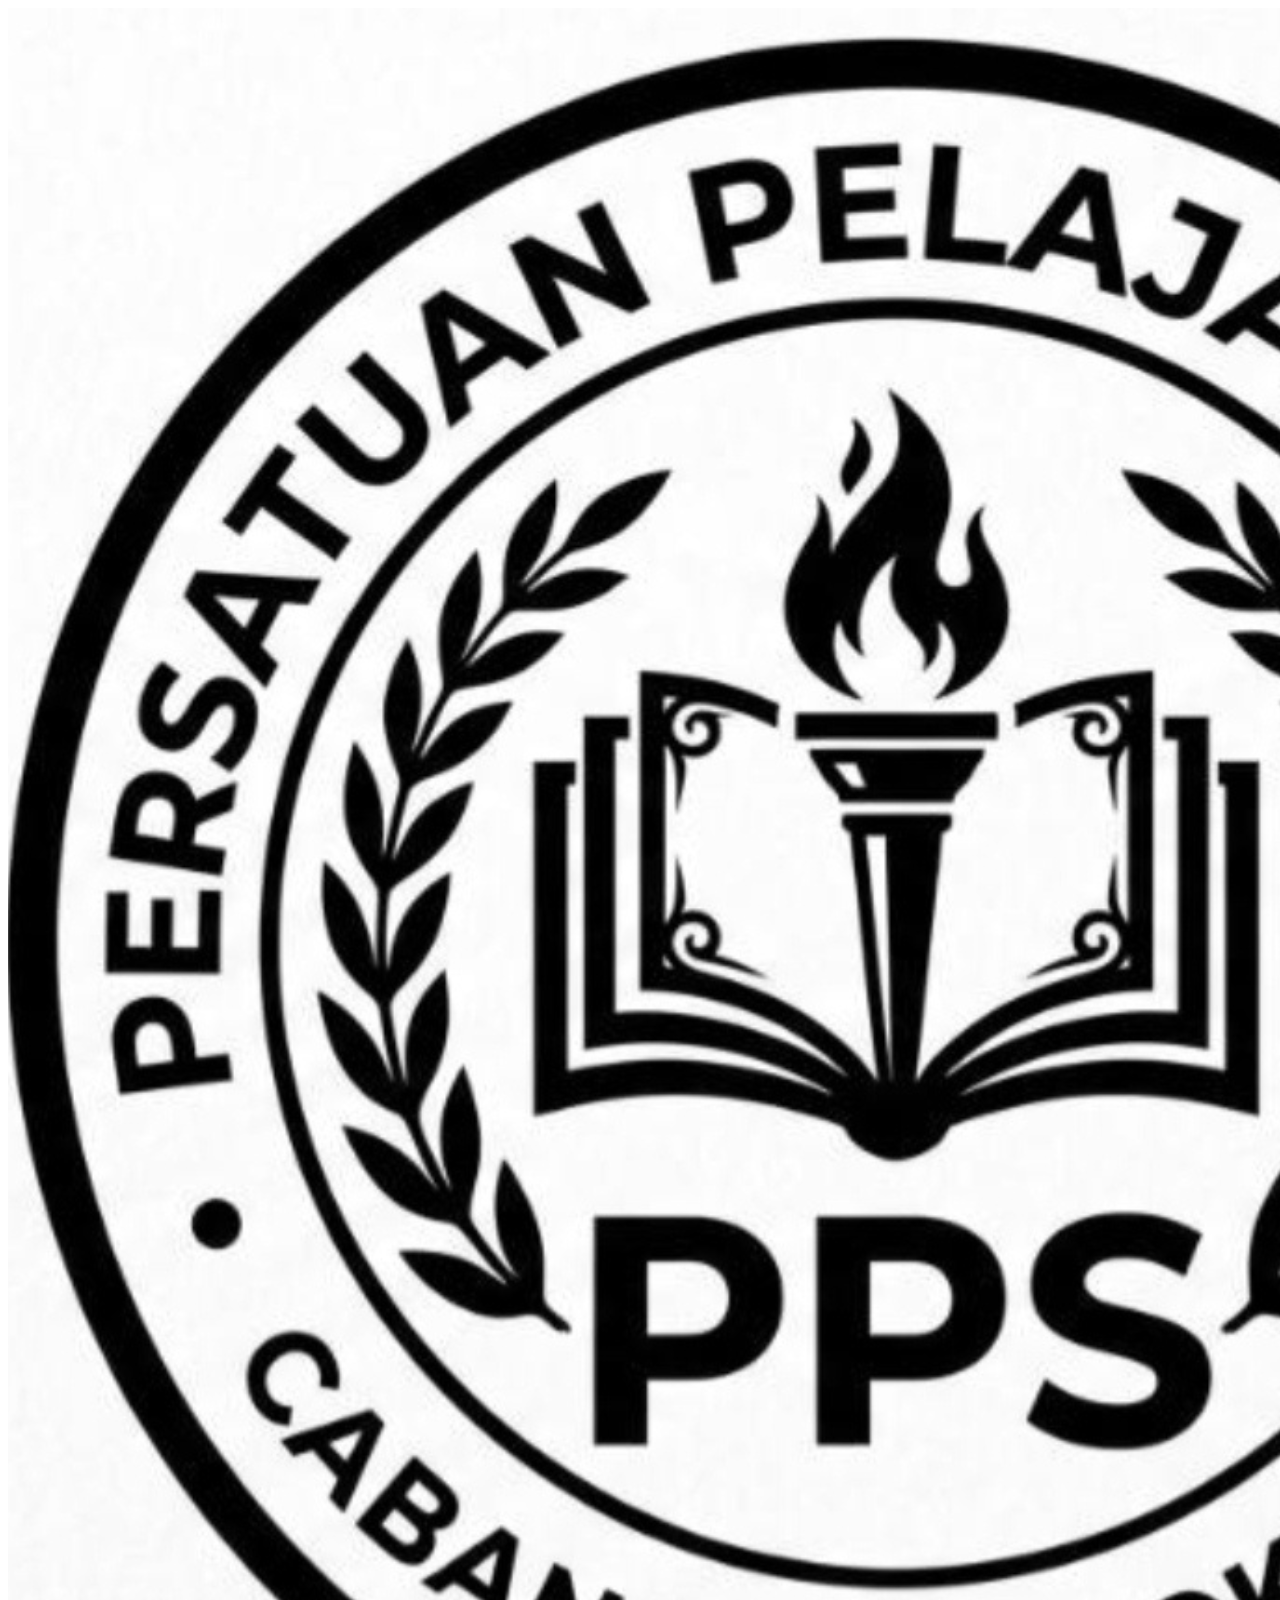
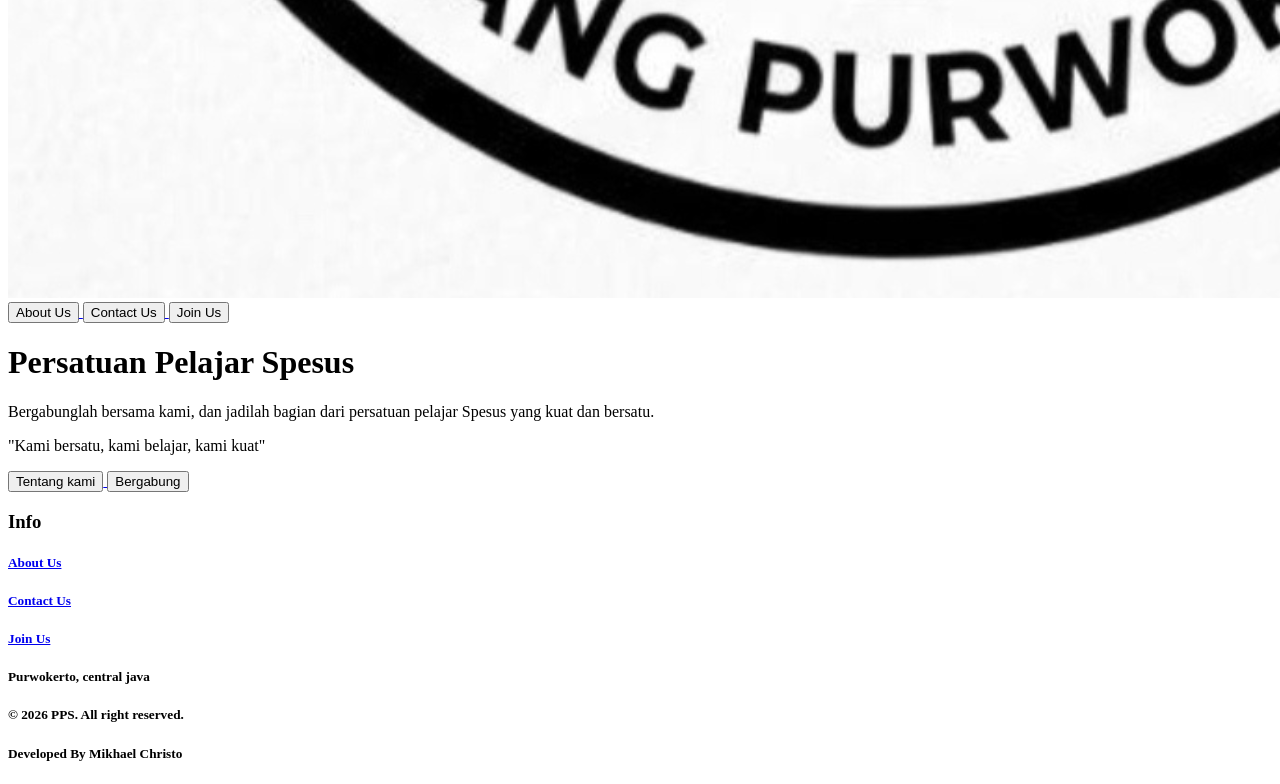
==== index.html @ 18e81e4a "first commit" ====
<!DOCTYPE html>
<html lang="en">
    <head>
        <title>PPS | Home</title>
        <meta charset="UTF-8">
        <link rel="stylesheet" href="assets/css/style.css">
        <script src="assets/js/script.js" defer></script>
    </head>
    <body>
        <header>
            <div class="navbar">
                <img src="assets/logo/PERSAUTAN.png">
                <a href="about/">
                    <button>About Us</button>
                </a>
                <a href="contact/">
                    <button>Contact Us</button>
                </a>
                <a href="join/">
                    <button>Join Us</button>
                </a>
            </div>
        </header>
        <main>
            <div class="opening_teks">
                <h1>Persatuan Pelajar Spesus</h1>
                <p>Bergabunglah bersama kami, dan jadilah bagian dari persatuan pelajar Spesus yang kuat dan bersatu.</p>
                <p>"Kami bersatu, kami belajar, kami kuat"</p>
                <a href="about/">
                    <button>Tentang kami</button>
                </a>
                <a href="join/">
                    <button>Bergabung</button>
                </a>
            </div>
        </main>
        <footer>
            <h3>Info</h3>
            <a href="about/">
                <h5>About Us</h5>
            </a>
            <a href="contact/">
                <h5>Contact Us</h5>
            </a>
            <a href="join/">
                <h5>Join Us</h5>
            </a>
            <h5>Purwokerto, central java</h5>
            <h5>© 2026 PPS. All right reserved.</h5>
            <h5>Developed By Mikhael Christo</h5>
        </footer>
    </body>
</html>
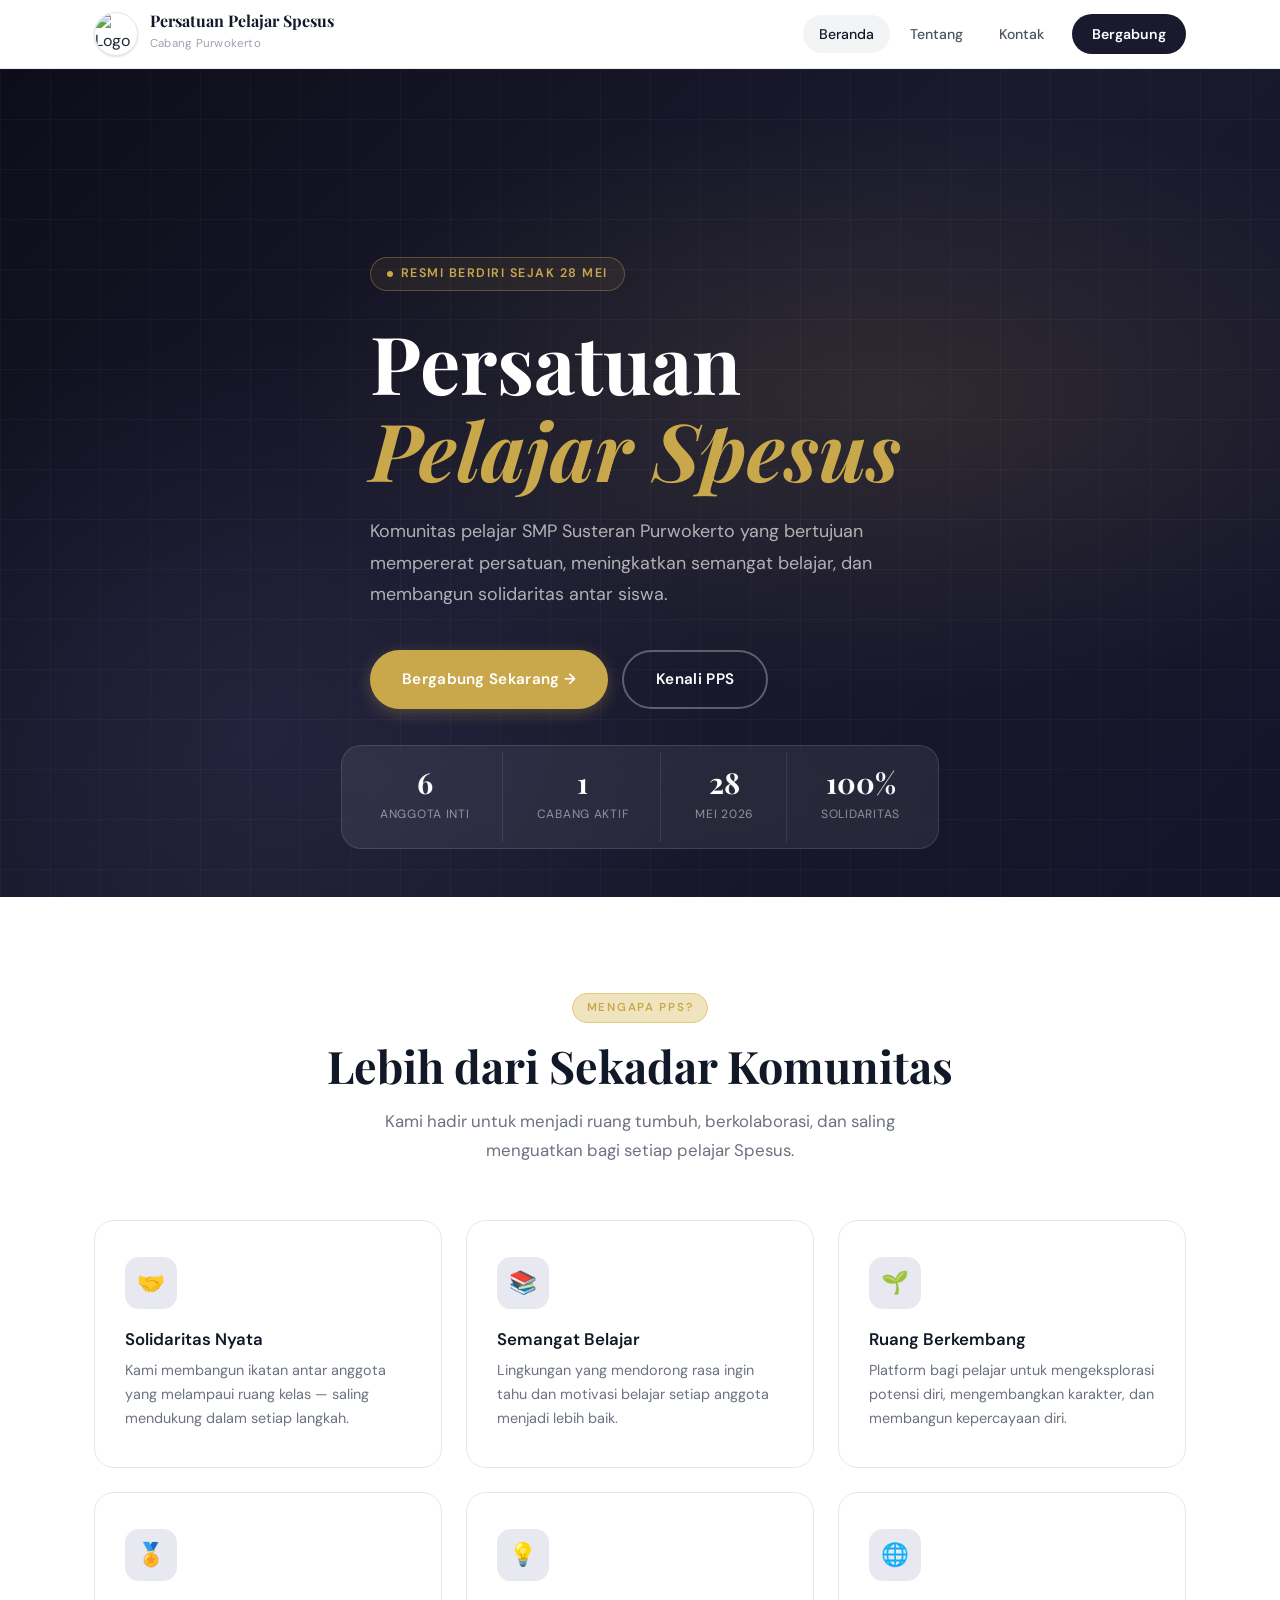
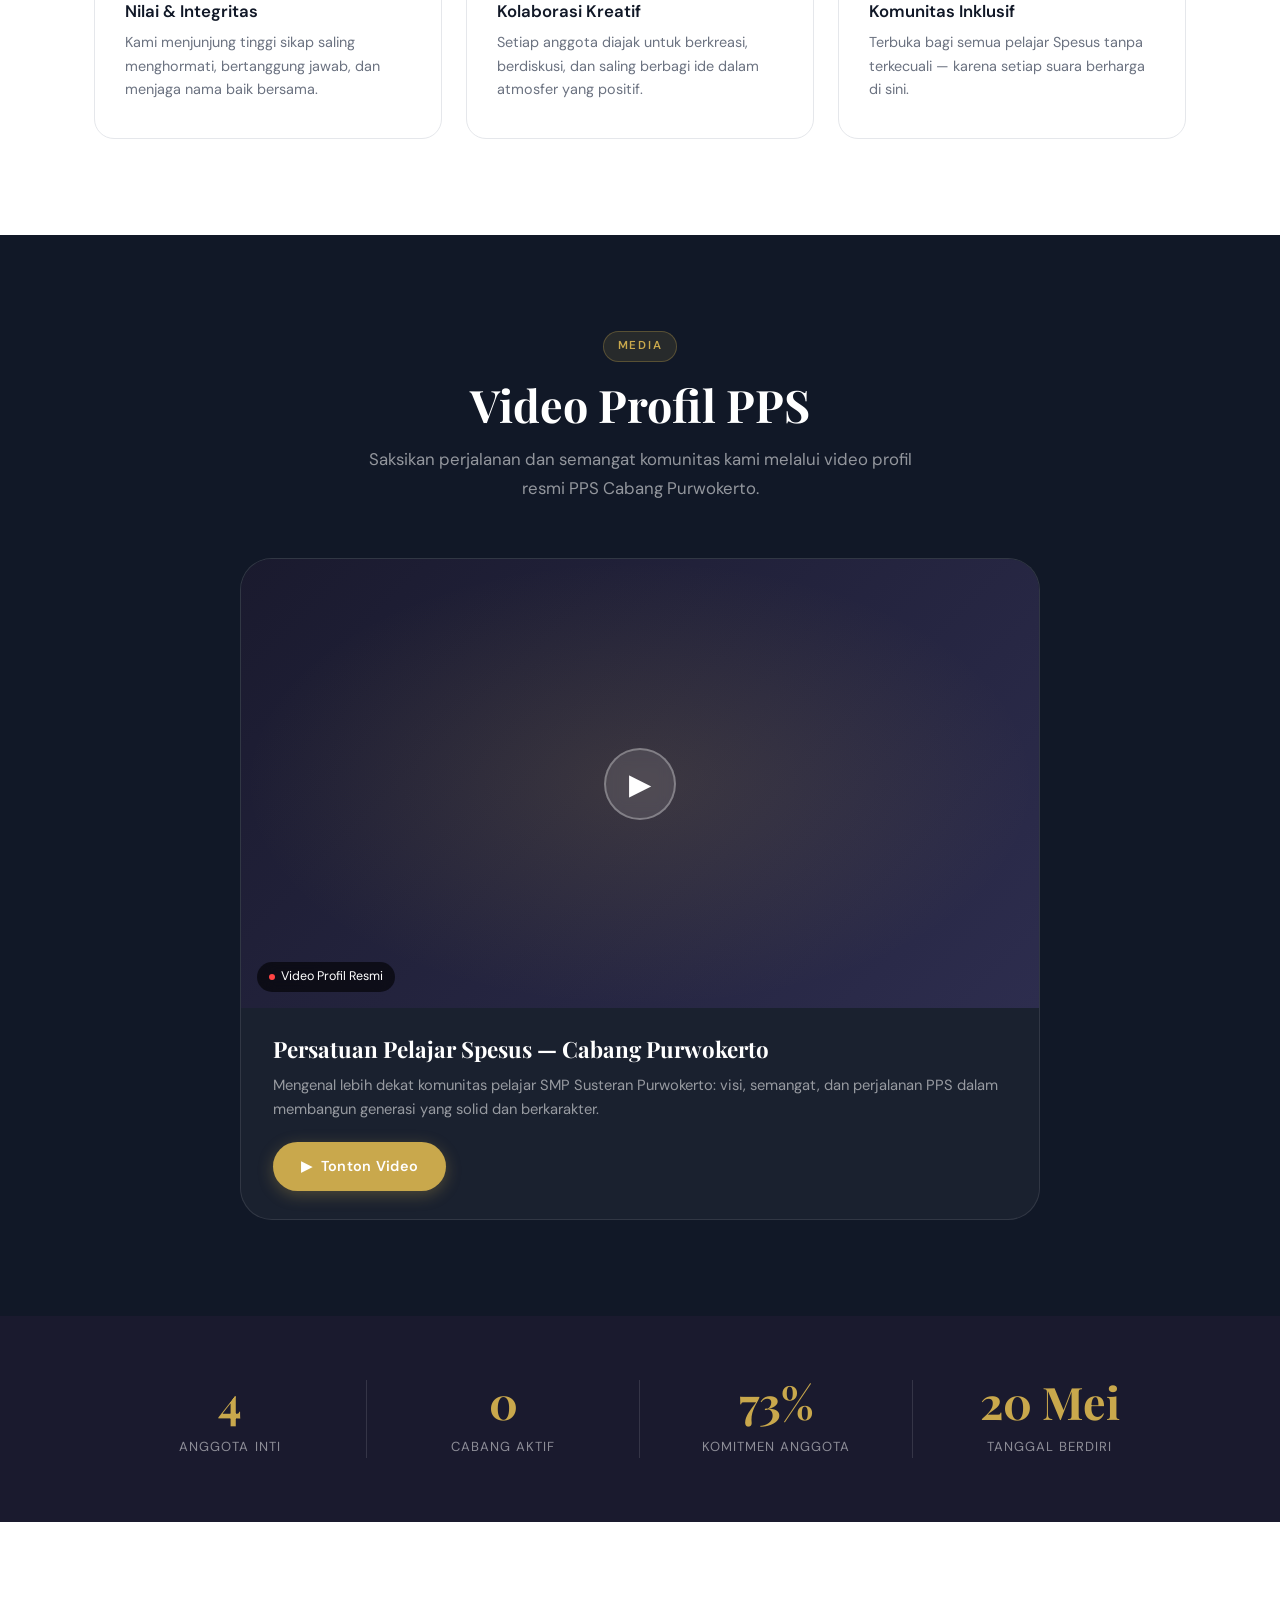
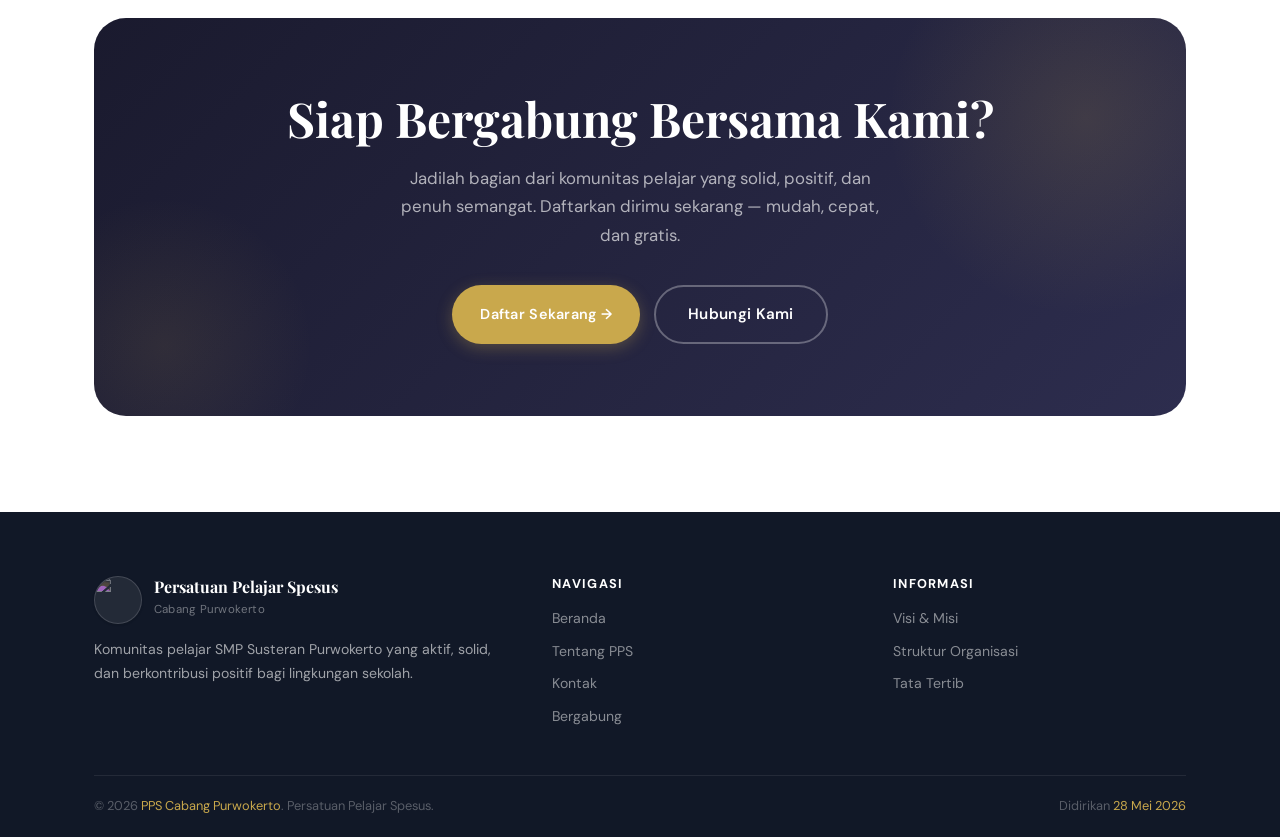
==== commit d39df067: "first commit" ====
--- a/index.html
+++ b/index.html
@@ -1,53 +1,246 @@
 <!DOCTYPE html>
-<html lang="en">
-    <head>
-        <title>PPS | Home</title>
-        <meta charset="UTF-8">
-        <link rel="stylesheet" href="assets/css/style.css">
-        <script src="assets/js/script.js" defer></script>
-    </head>
-    <body>
-        <header>
-            <div class="navbar">
-                <img src="assets/logo/PERSAUTAN.png">
-                <a href="about/">
-                    <button>About Us</button>
-                </a>
-                <a href="contact/">
-                    <button>Contact Us</button>
-                </a>
-                <a href="join/">
-                    <button>Join Us</button>
-                </a>
+<html lang="id">
+<head>
+  <meta charset="UTF-8" />
+  <meta name="viewport" content="width=device-width, initial-scale=1.0" />
+  <meta name="description" content="PPS (Persatuan Pelajar Spesus) Cabang Purwokerto — Komunitas pelajar SMP Susteran yang aktif, solid, dan berkontribusi positif." />
+  <title>PPS — Persatuan Pelajar Spesus</title>
+  <link rel="stylesheet" href="assets/css/style.css" />
+</head>
+<body>
+
+  <!-- ══════════════════ NAVBAR ══════════════════ -->
+  <header class="navbar" id="navbar">
+    <div class="container">
+      <nav class="navbar-inner">
+        <a href="index.html" class="navbar-brand">
+          <div class="brand-logo-img">
+            <img src="assets/logo/abcds.png" alt="Logo PPS" class="logo-emblem" />
+          </div>
+          <div class="brand-text">
+            <strong>Persatuan Pelajar Spesus</strong>
+            <span>Cabang Purwokerto</span>
+          </div>
+        </a>
+
+        <div class="navbar-links">
+          <a href="index.html" class="nav-link active">Beranda</a>
+          <a href="about/index.html" class="nav-link">Tentang</a>
+          <a href="contact/index.html" class="nav-link">Kontak</a>
+          <a href="join/index.html" class="nav-cta">Bergabung</a>
+        </div>
+
+        <button class="hamburger" aria-label="Menu">
+          <span></span><span></span><span></span>
+        </button>
+      </nav>
+    </div>
+    <div class="mobile-nav">
+      <a href="index.html" class="nav-link">Beranda</a>
+      <a href="about/index.html" class="nav-link">Tentang</a>
+      <a href="contact/index.html" class="nav-link">Kontak</a>
+      <a href="join/index.html" class="nav-cta">Bergabung</a>
+    </div>
+  </header>
+
+  <!-- ══════════════════ HERO ══════════════════ -->
+  <section class="hero">
+    <div class="hero-bg"></div>
+    <div class="hero-grid"></div>
+    <div class="hero-logo-watermark">
+      <img src="assets/logo/abcds.png" alt="" aria-hidden="true" class="logo-hero-watermark" />
+    </div>
+    <div class="container">
+      <div class="hero-content">
+        <div class="hero-tag">Resmi Berdiri Sejak 28 Mei</div>
+        <h1>Persatuan<br /><em>Pelajar Spesus</em></h1>
+        <p class="hero-desc">
+          Komunitas pelajar SMP Susteran Purwokerto yang bertujuan mempererat persatuan,
+          meningkatkan semangat belajar, dan membangun solidaritas antar siswa.
+        </p>
+        <div class="hero-actions">
+          <a href="join/index.html" class="btn btn-gold btn-hero">Bergabung Sekarang →</a>
+          <a href="about/index.html" class="btn btn-hero-outline">Kenali PPS</a>
+        </div>
+      </div>
+    </div>
+    <div class="hero-stats">
+      <div class="hero-stat">
+        <span class="hero-stat-num">6</span>
+        <span class="hero-stat-label">Anggota Inti</span>
+      </div>
+      <div class="hero-stat">
+        <span class="hero-stat-num">1</span>
+        <span class="hero-stat-label">Cabang Aktif</span>
+      </div>
+      <div class="hero-stat">
+        <span class="hero-stat-num">28</span>
+        <span class="hero-stat-label">Mei 2026</span>
+      </div>
+      <div class="hero-stat">
+        <span class="hero-stat-num">100%</span>
+        <span class="hero-stat-label">Solidaritas</span>
+      </div>
+    </div>
+  </section>
+
+  <!-- ══════════════════ FEATURES ══════════════════ -->
+  <section class="section">
+    <div class="container">
+      <div class="section-header">
+        <span class="section-tag fade-in">Mengapa PPS?</span>
+        <h2 class="section-title fade-in fade-in-delay-1">Lebih dari Sekadar Komunitas</h2>
+        <p class="section-subtitle fade-in fade-in-delay-2">
+          Kami hadir untuk menjadi ruang tumbuh, berkolaborasi, dan saling menguatkan
+          bagi setiap pelajar Spesus.
+        </p>
+      </div>
+
+      <div class="features-grid">
+        <div class="feature-card fade-in">
+          <div class="feature-icon">🤝</div>
+          <h3>Solidaritas Nyata</h3>
+          <p>Kami membangun ikatan antar anggota yang melampaui ruang kelas — saling mendukung dalam setiap langkah.</p>
+        </div>
+        <div class="feature-card fade-in fade-in-delay-1">
+          <div class="feature-icon">📚</div>
+          <h3>Semangat Belajar</h3>
+          <p>Lingkungan yang mendorong rasa ingin tahu dan motivasi belajar setiap anggota menjadi lebih baik.</p>
+        </div>
+        <div class="feature-card fade-in fade-in-delay-2">
+          <div class="feature-icon">🌱</div>
+          <h3>Ruang Berkembang</h3>
+          <p>Platform bagi pelajar untuk mengeksplorasi potensi diri, mengembangkan karakter, dan membangun kepercayaan diri.</p>
+        </div>
+        <div class="feature-card fade-in fade-in-delay-1">
+          <div class="feature-icon">🏅</div>
+          <h3>Nilai & Integritas</h3>
+          <p>Kami menjunjung tinggi sikap saling menghormati, bertanggung jawab, dan menjaga nama baik bersama.</p>
+        </div>
+        <div class="feature-card fade-in fade-in-delay-2">
+          <div class="feature-icon">💡</div>
+          <h3>Kolaborasi Kreatif</h3>
+          <p>Setiap anggota diajak untuk berkreasi, berdiskusi, dan saling berbagi ide dalam atmosfer yang positif.</p>
+        </div>
+        <div class="feature-card fade-in fade-in-delay-3">
+          <div class="feature-icon">🌐</div>
+          <h3>Komunitas Inklusif</h3>
+          <p>Terbuka bagi semua pelajar Spesus tanpa terkecuali — karena setiap suara berharga di sini.</p>
+        </div>
+      </div>
+    </div>
+  </section>
+
+  <!-- ══════════════════ VIDEO PROFIL ══════════════════ -->
+  <section class="video-section">
+    <div class="container">
+      <div class="section-header">
+        <span class="section-tag fade-in">Media</span>
+        <h2 class="section-title fade-in fade-in-delay-1">Video Profil PPS</h2>
+        <p class="section-subtitle fade-in fade-in-delay-2">
+          Saksikan perjalanan dan semangat komunitas kami melalui video profil resmi PPS Cabang Purwokerto.
+        </p>
+      </div>
+
+      <div class="video-card fade-in fade-in-delay-1">
+        <div class="video-thumbnail">
+          <a href="#" class="play-btn" aria-label="Tonton Video">▶</a>
+          <div class="video-label">Video Profil Resmi</div>
+        </div>
+        <div class="video-info">
+          <h3>Persatuan Pelajar Spesus — Cabang Purwokerto</h3>
+          <p>
+            Mengenal lebih dekat komunitas pelajar SMP Susteran Purwokerto: visi, semangat,
+            dan perjalanan PPS dalam membangun generasi yang solid dan berkarakter.
+          </p>
+          <a href="assets/video/videoprofil.mp4" class="btn btn-gold">▶ &nbsp;Tonton Video</a>
+        </div>
+      </div>
+    </div>
+  </section>
+
+  <!-- ══════════════════ STATS ══════════════════ -->
+  <div class="stats-bar">
+    <div class="container">
+      <div class="stats-grid">
+        <div class="stat-item fade-in">
+          <span class="stat-number"><span class="count-up" data-target="6" data-suffix="">0</span></span>
+          <span class="stat-label">Anggota Inti</span>
+        </div>
+        <div class="stat-item fade-in fade-in-delay-1">
+          <span class="stat-number"><span class="count-up" data-target="1" data-suffix="">0</span></span>
+          <span class="stat-label">Cabang Aktif</span>
+        </div>
+        <div class="stat-item fade-in fade-in-delay-2">
+          <span class="stat-number"><span class="count-up" data-target="100" data-suffix="%">0%</span></span>
+          <span class="stat-label">Komitmen Anggota</span>
+        </div>
+        <div class="stat-item fade-in fade-in-delay-3">
+          <span class="stat-number"><span class="count-up" data-target="28" data-suffix="">0</span> <span style="color:var(--gold)">Mei</span></span>
+          <span class="stat-label">Tanggal Berdiri</span>
+        </div>
+      </div>
+    </div>
+  </div>
+
+  <!-- ══════════════════ CTA ══════════════════ -->
+  <section class="cta-section">
+    <div class="container">
+      <div class="cta-box fade-in">
+        <h2>Siap Bergabung Bersama Kami?</h2>
+        <p>
+          Jadilah bagian dari komunitas pelajar yang solid, positif, dan penuh semangat.
+          Daftarkan dirimu sekarang — mudah, cepat, dan gratis.
+        </p>
+        <div class="cta-actions">
+          <a href="join/index.html" class="btn btn-gold">Daftar Sekarang →</a>
+          <a href="contact/index.html" class="btn btn-hero-outline">Hubungi Kami</a>
+        </div>
+      </div>
+    </div>
+  </section>
+
+  <!-- ══════════════════ FOOTER ══════════════════ -->
+  <footer class="footer">
+    <div class="container">
+      <div class="footer-grid">
+        <div class="footer-brand">
+          <a href="index.html" class="navbar-brand">
+            <div class="brand-logo-img brand-logo-img--footer">
+              <img src="assets/logo/abcds.png" alt="Logo PPS" class="logo-emblem logo-emblem--footer" />
             </div>
-        </header>
-        <main>
-            <div class="opening_teks">
-                <h1>Persatuan Pelajar Spesus</h1>
-                <p>Bergabunglah bersama kami, dan jadilah bagian dari persatuan pelajar Spesus yang kuat dan bersatu.</p>
-                <p>"Kami bersatu, kami belajar, kami kuat"</p>
-                <a href="about/">
-                    <button>Tentang kami</button>
-                </a>
-                <a href="join/">
-                    <button>Bergabung</button>
-                </a>
+            <div class="brand-text">
+              <strong>Persatuan Pelajar Spesus</strong>
+              <span>Cabang Purwokerto</span>
             </div>
-        </main>
-        <footer>
-            <h3>Info</h3>
-            <a href="about/">
-                <h5>About Us</h5>
-            </a>
-            <a href="contact/">
-                <h5>Contact Us</h5>
-            </a>
-            <a href="join/">
-                <h5>Join Us</h5>
-            </a>
-            <h5>Purwokerto, central java</h5>
-            <h5>© 2026 PPS. All right reserved.</h5>
-            <h5>Developed By Mikhael Christo</h5>
-        </footer>
-    </body>
+          </a>
+          <p>Komunitas pelajar SMP Susteran Purwokerto yang aktif, solid, dan berkontribusi positif bagi lingkungan sekolah.</p>
+        </div>
+        <div class="footer-col">
+          <h4>Navigasi</h4>
+          <div class="footer-links">
+            <a href="index.html">Beranda</a>
+            <a href="about/index.html">Tentang PPS</a>
+            <a href="contact/index.html">Kontak</a>
+            <a href="join/index.html">Bergabung</a>
+          </div>
+        </div>
+        <div class="footer-col">
+          <h4>Informasi</h4>
+          <div class="footer-links">
+            <a href="about/index.html#visi-misi">Visi & Misi</a>
+            <a href="about/index.html#struktur">Struktur Organisasi</a>
+            <a href="about/index.html#rules">Tata Tertib</a>
+          </div>
+        </div>
+      </div>
+      <div class="footer-bottom">
+        <p>© 2026 <span>PPS Cabang Purwokerto</span>. Persatuan Pelajar Spesus.</p>
+        <p>Didirikan <span>28 Mei 2026</span></p>
+      </div>
+    </div>
+  </footer>
+
+  <script src="assets/js/script.js"></script>
+</body>
 </html>
--- a/assets/css/style.css
+++ b/assets/css/style.css
@@ -0,0 +1,1617 @@
+/* ===================================================
+   PPS — Persatuan Pelajar Spesus
+   Style Sheet — Modern Professional Design
+   =================================================== */
+
+@import url('https://fonts.googleapis.com/css2?family=Playfair+Display:wght@600;700&family=DM+Sans:wght@300;400;500;600&display=swap');
+
+/* ─── CSS Variables ─── */
+:root {
+  --white: #ffffff;
+  --gray-50: #f9fafb;
+  --gray-100: #f3f4f6;
+  --gray-200: #e5e7eb;
+  --gray-300: #d1d5db;
+  --gray-400: #9ca3af;
+  --gray-500: #6b7280;
+  --gray-600: #4b5563;
+  --gray-700: #374151;
+  --gray-800: #1f2937;
+  --gray-900: #111827;
+  --accent: #1a1a2e;
+  --accent-mid: #2d2d4e;
+  --accent-light: #e8e8f0;
+  --gold: #c9a84c;
+  --gold-light: #f0e4be;
+
+  --font-display: 'Playfair Display', Georgia, serif;
+  --font-body: 'DM Sans', sans-serif;
+
+  --shadow-sm: 0 1px 3px rgba(0,0,0,0.08), 0 1px 2px rgba(0,0,0,0.06);
+  --shadow-md: 0 4px 16px rgba(0,0,0,0.10), 0 2px 6px rgba(0,0,0,0.06);
+  --shadow-lg: 0 10px 40px rgba(0,0,0,0.12), 0 4px 12px rgba(0,0,0,0.08);
+  --shadow-xl: 0 20px 60px rgba(0,0,0,0.15);
+
+  --radius-sm: 8px;
+  --radius-md: 14px;
+  --radius-lg: 20px;
+  --radius-xl: 32px;
+
+  --transition: all 0.3s cubic-bezier(0.4, 0, 0.2, 1);
+  --transition-slow: all 0.6s cubic-bezier(0.4, 0, 0.2, 1);
+}
+
+/* ─── Reset & Base ─── */
+*, *::before, *::after { box-sizing: border-box; margin: 0; padding: 0; }
+
+html { scroll-behavior: smooth; font-size: 16px; }
+
+body {
+  font-family: var(--font-body);
+  color: var(--gray-800);
+  background: var(--white);
+  line-height: 1.6;
+  -webkit-font-smoothing: antialiased;
+}
+
+img { max-width: 100%; display: block; }
+a { text-decoration: none; color: inherit; }
+ul { list-style: none; }
+button { cursor: pointer; border: none; background: none; font-family: inherit; }
+
+/* ─── Typography ─── */
+h1, h2, h3, h4 { font-family: var(--font-display); line-height: 1.2; }
+
+/* ─── Utility ─── */
+.container {
+  max-width: 1140px;
+  margin: 0 auto;
+  padding: 0 24px;
+}
+
+.section-tag {
+  display: inline-block;
+  font-size: 0.72rem;
+  font-weight: 600;
+  letter-spacing: 0.15em;
+  text-transform: uppercase;
+  color: var(--gold);
+  background: var(--gold-light);
+  border: 1px solid #e0c97a;
+  padding: 5px 14px;
+  border-radius: 100px;
+  margin-bottom: 16px;
+}
+
+.section-title {
+  font-size: clamp(1.9rem, 4vw, 2.8rem);
+  color: var(--gray-900);
+  margin-bottom: 14px;
+}
+
+.section-subtitle {
+  font-size: 1.05rem;
+  color: var(--gray-500);
+  max-width: 560px;
+  line-height: 1.7;
+}
+
+.section-header { text-align: center; margin-bottom: 56px; }
+.section-header .section-subtitle { margin: 0 auto; }
+
+.btn {
+  display: inline-flex;
+  align-items: center;
+  gap: 8px;
+  padding: 13px 28px;
+  border-radius: 100px;
+  font-size: 0.9rem;
+  font-weight: 600;
+  letter-spacing: 0.02em;
+  transition: var(--transition);
+  cursor: pointer;
+}
+
+.btn-primary {
+  background: var(--accent);
+  color: var(--white);
+  box-shadow: 0 4px 16px rgba(26,26,46,0.25);
+}
+.btn-primary:hover {
+  background: var(--accent-mid);
+  transform: translateY(-2px);
+  box-shadow: 0 8px 24px rgba(26,26,46,0.3);
+}
+
+.btn-outline {
+  background: transparent;
+  color: var(--accent);
+  border: 2px solid var(--accent);
+}
+.btn-outline:hover {
+  background: var(--accent);
+  color: var(--white);
+  transform: translateY(-2px);
+}
+
+.btn-gold {
+  background: var(--gold);
+  color: var(--white);
+  box-shadow: 0 4px 16px rgba(201,168,76,0.3);
+}
+.btn-gold:hover {
+  background: #b8952f;
+  transform: translateY(-2px);
+  box-shadow: 0 8px 24px rgba(201,168,76,0.4);
+}
+
+.btn-wa {
+  background: #25D366;
+  color: var(--white);
+  box-shadow: 0 4px 16px rgba(37,211,102,0.25);
+}
+.btn-wa:hover {
+  background: #1ebe5a;
+  transform: translateY(-2px);
+  box-shadow: 0 8px 24px rgba(37,211,102,0.35);
+}
+
+/* ─── Fade-in Animation ─── */
+.fade-in {
+  opacity: 0;
+  transform: translateY(30px);
+  transition: opacity 0.7s ease, transform 0.7s ease;
+}
+.fade-in.visible {
+  opacity: 1;
+  transform: translateY(0);
+}
+.fade-in-delay-1 { transition-delay: 0.1s; }
+.fade-in-delay-2 { transition-delay: 0.2s; }
+.fade-in-delay-3 { transition-delay: 0.3s; }
+.fade-in-delay-4 { transition-delay: 0.4s; }
+
+/* ======================================================
+   NAVBAR
+   ====================================================== */
+.navbar {
+  position: sticky;
+  top: 0;
+  z-index: 1000;
+  background: rgba(255,255,255,0.92);
+  backdrop-filter: blur(12px);
+  -webkit-backdrop-filter: blur(12px);
+  border-bottom: 1px solid var(--gray-200);
+  transition: var(--transition);
+}
+
+.navbar.scrolled {
+  box-shadow: var(--shadow-md);
+}
+
+.navbar-inner {
+  display: flex;
+  align-items: center;
+  justify-content: space-between;
+  height: 68px;
+}
+
+.navbar-brand {
+  display: flex;
+  align-items: center;
+  gap: 12px;
+}
+
+/* Legacy .brand-logo kept for other pages that still use it */
+.brand-logo {
+  width: 38px;
+  height: 38px;
+  background: var(--accent);
+  border-radius: 10px;
+  display: flex;
+  align-items: center;
+  justify-content: center;
+  color: white;
+  font-family: var(--font-display);
+  font-size: 1rem;
+  font-weight: 700;
+  letter-spacing: -0.5px;
+  flex-shrink: 0;
+}
+
+/* ── Logo image (navbar) ── */
+.brand-logo-img {
+  width: 44px;
+  height: 44px;
+  flex-shrink: 0;
+  overflow: hidden;
+  display: flex;
+  align-items: center;
+  justify-content: center;
+  border-radius: 50%;
+  background: var(--white);
+  border: 1.5px solid var(--gray-200);
+  box-shadow: var(--shadow-sm);
+}
+
+/* Emblem-only crop: logo is landscape 900×452,
+   left ~47% is the circular emblem. We show it
+   at ~88px wide so the circle fills the 44px container. */
+.logo-emblem {
+  width: 88px;
+  height: 44px;
+  object-fit: cover;
+  object-position: left center;
+  mix-blend-mode: multiply;
+  display: block;
+  flex-shrink: 0;
+}
+
+/* Footer variant — slightly larger */
+.brand-logo-img--footer {
+  width: 48px;
+  height: 48px;
+  background: rgba(255,255,255,0.08);
+  border-color: rgba(255,255,255,0.15);
+}
+
+.logo-emblem--footer {
+  width: 96px;
+  height: 48px;
+  mix-blend-mode: screen;
+  filter: invert(1) brightness(0.85);
+}
+
+/* ── Hero watermark logo ── */
+.hero-logo-watermark {
+  position: absolute;
+  right: -40px;
+  top: 50%;
+  transform: translateY(-50%);
+  z-index: 1;
+  pointer-events: none;
+  opacity: 0.06;
+  width: 560px;
+}
+
+.logo-hero-watermark {
+  width: 100%;
+  filter: invert(1);
+  object-fit: contain;
+}
+
+.brand-text strong {
+  display: block;
+  font-family: var(--font-display);
+  font-size: 1rem;
+  color: var(--gray-900);
+  line-height: 1;
+}
+
+.brand-text span {
+  font-size: 0.72rem;
+  color: var(--gray-400);
+  font-weight: 400;
+  letter-spacing: 0.02em;
+}
+
+.navbar-links {
+  display: flex;
+  align-items: center;
+  gap: 4px;
+}
+
+.nav-link {
+  padding: 8px 16px;
+  border-radius: 100px;
+  font-size: 0.88rem;
+  font-weight: 500;
+  color: var(--gray-600);
+  transition: var(--transition);
+}
+
+.nav-link:hover,
+.nav-link.active {
+  background: var(--gray-100);
+  color: var(--gray-900);
+}
+
+.nav-cta {
+  padding: 9px 20px;
+  background: var(--accent);
+  color: var(--white);
+  border-radius: 100px;
+  font-size: 0.88rem;
+  font-weight: 600;
+  transition: var(--transition);
+  margin-left: 8px;
+}
+
+.nav-cta:hover {
+  background: var(--accent-mid);
+  transform: translateY(-1px);
+  box-shadow: var(--shadow-md);
+}
+
+/* Hamburger */
+.hamburger {
+  display: none;
+  flex-direction: column;
+  gap: 5px;
+  padding: 8px;
+  cursor: pointer;
+}
+.hamburger span {
+  width: 22px;
+  height: 2px;
+  background: var(--gray-700);
+  border-radius: 2px;
+  transition: var(--transition);
+  display: block;
+}
+
+.mobile-nav {
+  display: none;
+  flex-direction: column;
+  background: var(--white);
+  border-top: 1px solid var(--gray-200);
+  padding: 12px 24px 20px;
+  gap: 4px;
+}
+
+.mobile-nav .nav-link {
+  display: block;
+  padding: 11px 16px;
+  border-radius: var(--radius-sm);
+}
+
+.mobile-nav .nav-cta {
+  margin: 8px 0 0;
+  text-align: center;
+  display: block;
+}
+
+/* ======================================================
+   HERO SECTION
+   ====================================================== */
+.hero {
+  position: relative;
+  min-height: 92vh;
+  display: flex;
+  align-items: center;
+  overflow: hidden;
+  background: var(--gray-900);
+}
+
+.hero-bg {
+  position: absolute;
+  inset: 0;
+  background:
+    radial-gradient(ellipse 80% 60% at 70% 40%, rgba(201,168,76,0.12) 0%, transparent 60%),
+    radial-gradient(ellipse 60% 80% at 20% 80%, rgba(45,45,78,0.5) 0%, transparent 60%),
+    linear-gradient(135deg, #0d0d1a 0%, #1a1a2e 50%, #14142a 100%);
+}
+
+.hero-grid {
+  position: absolute;
+  inset: 0;
+  background-image:
+    linear-gradient(rgba(255,255,255,0.03) 1px, transparent 1px),
+    linear-gradient(90deg, rgba(255,255,255,0.03) 1px, transparent 1px);
+  background-size: 50px 50px;
+}
+
+.hero-content {
+  position: relative;
+  z-index: 2;
+  max-width: 700px;
+}
+
+.hero-tag {
+  display: inline-flex;
+  align-items: center;
+  gap: 8px;
+  font-size: 0.78rem;
+  font-weight: 600;
+  letter-spacing: 0.12em;
+  text-transform: uppercase;
+  color: var(--gold);
+  border: 1px solid rgba(201,168,76,0.35);
+  background: rgba(201,168,76,0.08);
+  padding: 6px 16px;
+  border-radius: 100px;
+  margin-bottom: 28px;
+  animation: fadeSlideDown 0.8s ease both;
+}
+
+.hero-tag::before {
+  content: '';
+  width: 6px;
+  height: 6px;
+  background: var(--gold);
+  border-radius: 50%;
+  animation: pulse 2s infinite;
+}
+
+@keyframes pulse {
+  0%, 100% { opacity: 1; transform: scale(1); }
+  50% { opacity: 0.5; transform: scale(0.8); }
+}
+
+.hero h1 {
+  font-size: clamp(2.8rem, 7vw, 5rem);
+  color: var(--white);
+  line-height: 1.08;
+  margin-bottom: 24px;
+  animation: fadeSlideDown 0.8s 0.15s ease both;
+}
+
+.hero h1 em {
+  font-style: italic;
+  color: var(--gold);
+}
+
+.hero-desc {
+  font-size: 1.12rem;
+  color: rgba(255,255,255,0.65);
+  line-height: 1.75;
+  max-width: 540px;
+  margin-bottom: 40px;
+  animation: fadeSlideDown 0.8s 0.3s ease both;
+}
+
+.hero-actions {
+  display: flex;
+  gap: 14px;
+  flex-wrap: wrap;
+  animation: fadeSlideDown 0.8s 0.45s ease both;
+}
+
+.btn-hero {
+  padding: 15px 32px;
+  font-size: 0.95rem;
+}
+
+.btn-hero-outline {
+  background: transparent;
+  color: var(--white);
+  border: 2px solid rgba(255,255,255,0.3);
+  padding: 15px 32px;
+  font-size: 0.95rem;
+  border-radius: 100px;
+}
+.btn-hero-outline:hover {
+  border-color: rgba(255,255,255,0.7);
+  background: rgba(255,255,255,0.08);
+}
+
+.hero-stats {
+  position: absolute;
+  bottom: 48px;
+  left: 50%;
+  transform: translateX(-50%);
+  z-index: 2;
+  display: flex;
+  gap: 2px;
+  background: rgba(255,255,255,0.07);
+  backdrop-filter: blur(12px);
+  border: 1px solid rgba(255,255,255,0.12);
+  border-radius: var(--radius-lg);
+  padding: 6px;
+  animation: fadeSlideUp 0.8s 0.6s ease both;
+  white-space: nowrap;
+}
+
+.hero-stat {
+  padding: 16px 32px;
+  text-align: center;
+  border-right: 1px solid rgba(255,255,255,0.1);
+}
+.hero-stat:last-child { border-right: none; }
+
+.hero-stat-num {
+  display: block;
+  font-family: var(--font-display);
+  font-size: 1.8rem;
+  font-weight: 700;
+  color: var(--white);
+  line-height: 1;
+  margin-bottom: 4px;
+}
+
+.hero-stat-label {
+  font-size: 0.75rem;
+  color: rgba(255,255,255,0.5);
+  letter-spacing: 0.06em;
+  text-transform: uppercase;
+}
+
+@keyframes fadeSlideDown {
+  from { opacity: 0; transform: translateY(-20px); }
+  to { opacity: 1; transform: translateY(0); }
+}
+@keyframes fadeSlideUp {
+  from { opacity: 0; transform: translateX(-50%) translateY(20px); }
+  to { opacity: 1; transform: translateX(-50%) translateY(0); }
+}
+
+/* ======================================================
+   FEATURES SECTION
+   ====================================================== */
+.section { padding: 96px 0; }
+.section-alt { background: var(--gray-50); }
+
+.features-grid {
+  display: grid;
+  grid-template-columns: repeat(3, 1fr);
+  gap: 24px;
+}
+
+.feature-card {
+  background: var(--white);
+  border: 1px solid var(--gray-200);
+  border-radius: var(--radius-lg);
+  padding: 36px 30px;
+  transition: var(--transition);
+  position: relative;
+  overflow: hidden;
+}
+
+.feature-card::before {
+  content: '';
+  position: absolute;
+  top: 0; left: 0; right: 0;
+  height: 3px;
+  background: linear-gradient(90deg, var(--gold), #e0c97a);
+  transform: scaleX(0);
+  transform-origin: left;
+  transition: var(--transition);
+}
+
+.feature-card:hover {
+  transform: translateY(-6px);
+  box-shadow: var(--shadow-lg);
+  border-color: transparent;
+}
+
+.feature-card:hover::before { transform: scaleX(1); }
+
+.feature-icon {
+  width: 52px;
+  height: 52px;
+  background: var(--accent-light);
+  border-radius: var(--radius-md);
+  display: flex;
+  align-items: center;
+  justify-content: center;
+  font-size: 1.4rem;
+  margin-bottom: 20px;
+  transition: var(--transition);
+}
+
+.feature-card:hover .feature-icon {
+  background: var(--accent);
+  transform: scale(1.05);
+}
+
+.feature-card h3 {
+  font-family: var(--font-body);
+  font-size: 1.05rem;
+  font-weight: 600;
+  color: var(--gray-900);
+  margin-bottom: 10px;
+}
+
+.feature-card p {
+  font-size: 0.9rem;
+  color: var(--gray-500);
+  line-height: 1.65;
+}
+
+/* ======================================================
+   VIDEO PROFIL
+   ====================================================== */
+.video-section {
+  background: var(--gray-900);
+  padding: 96px 0;
+}
+
+.video-section .section-tag {
+  background: rgba(201,168,76,0.12);
+  border-color: rgba(201,168,76,0.3);
+  color: var(--gold);
+}
+
+.video-section .section-title {
+  color: var(--white);
+}
+
+.video-section .section-subtitle {
+  color: rgba(255,255,255,0.55);
+}
+
+.video-card {
+  background: rgba(255,255,255,0.04);
+  border: 1px solid rgba(255,255,255,0.1);
+  border-radius: var(--radius-xl);
+  overflow: hidden;
+  max-width: 800px;
+  margin: 0 auto;
+  transition: var(--transition);
+}
+
+.video-card:hover {
+  border-color: rgba(201,168,76,0.35);
+  box-shadow: 0 0 60px rgba(201,168,76,0.1);
+}
+
+.video-thumbnail {
+  position: relative;
+  aspect-ratio: 16/9;
+  background: linear-gradient(135deg, #1a1a2e, #2d2d4e);
+  display: flex;
+  align-items: center;
+  justify-content: center;
+  cursor: pointer;
+  overflow: hidden;
+}
+
+.video-thumbnail::before {
+  content: '';
+  position: absolute;
+  inset: 0;
+  background: radial-gradient(ellipse at center, rgba(201,168,76,0.15), transparent 70%);
+}
+
+.play-btn {
+  position: relative;
+  z-index: 2;
+  width: 72px;
+  height: 72px;
+  background: rgba(255,255,255,0.1);
+  backdrop-filter: blur(8px);
+  border: 2px solid rgba(255,255,255,0.3);
+  border-radius: 50%;
+  display: flex;
+  align-items: center;
+  justify-content: center;
+  font-size: 1.8rem;
+  color: white;
+  transition: var(--transition);
+}
+
+.play-btn:hover {
+  background: var(--gold);
+  border-color: var(--gold);
+  transform: scale(1.1);
+}
+
+.video-label {
+  position: absolute;
+  bottom: 16px; left: 16px;
+  background: rgba(0,0,0,0.6);
+  backdrop-filter: blur(8px);
+  color: white;
+  font-size: 0.78rem;
+  padding: 5px 12px;
+  border-radius: 100px;
+  display: flex;
+  align-items: center;
+  gap: 6px;
+}
+
+.video-label::before {
+  content: '';
+  width: 6px; height: 6px;
+  background: #ff4444;
+  border-radius: 50%;
+}
+
+.video-info {
+  padding: 28px 32px;
+}
+
+.video-info h3 {
+  font-family: var(--font-display);
+  font-size: 1.4rem;
+  color: var(--white);
+  margin-bottom: 10px;
+}
+
+.video-info p {
+  color: rgba(255,255,255,0.55);
+  font-size: 0.92rem;
+  margin-bottom: 20px;
+  line-height: 1.65;
+}
+
+/* ======================================================
+   STATS SECTION
+   ====================================================== */
+.stats-bar {
+  background: var(--accent);
+  padding: 64px 0;
+}
+
+.stats-grid {
+  display: grid;
+  grid-template-columns: repeat(4, 1fr);
+  gap: 0;
+}
+
+.stat-item {
+  text-align: center;
+  padding: 0 24px;
+  border-right: 1px solid rgba(255,255,255,0.12);
+}
+.stat-item:last-child { border-right: none; }
+
+.stat-number {
+  display: block;
+  font-family: var(--font-display);
+  font-size: 2.8rem;
+  font-weight: 700;
+  color: var(--white);
+  line-height: 1;
+  margin-bottom: 8px;
+}
+
+.stat-number span {
+  color: var(--gold);
+}
+
+.stat-label {
+  font-size: 0.82rem;
+  color: rgba(255,255,255,0.5);
+  text-transform: uppercase;
+  letter-spacing: 0.08em;
+}
+
+/* ======================================================
+   CTA SECTION
+   ====================================================== */
+.cta-section {
+  padding: 96px 0;
+  background: var(--white);
+}
+
+.cta-box {
+  background: linear-gradient(135deg, var(--accent) 0%, var(--accent-mid) 100%);
+  border-radius: var(--radius-xl);
+  padding: 72px 56px;
+  text-align: center;
+  position: relative;
+  overflow: hidden;
+}
+
+.cta-box::before {
+  content: '';
+  position: absolute;
+  top: -100px; right: -100px;
+  width: 400px; height: 400px;
+  background: radial-gradient(circle, rgba(201,168,76,0.15), transparent 70%);
+  pointer-events: none;
+}
+
+.cta-box::after {
+  content: '';
+  position: absolute;
+  bottom: -80px; left: -80px;
+  width: 300px; height: 300px;
+  background: radial-gradient(circle, rgba(201,168,76,0.1), transparent 70%);
+  pointer-events: none;
+}
+
+.cta-box h2 {
+  font-size: clamp(2rem, 4vw, 3rem);
+  color: var(--white);
+  margin-bottom: 16px;
+  position: relative;
+}
+
+.cta-box p {
+  color: rgba(255,255,255,0.65);
+  font-size: 1.05rem;
+  max-width: 500px;
+  margin: 0 auto 36px;
+  line-height: 1.7;
+  position: relative;
+}
+
+.cta-actions {
+  display: flex;
+  gap: 14px;
+  justify-content: center;
+  flex-wrap: wrap;
+  position: relative;
+}
+
+/* ======================================================
+   ABOUT PAGE
+   ====================================================== */
+.page-hero {
+  background: linear-gradient(135deg, var(--accent) 0%, var(--accent-mid) 100%);
+  padding: 100px 0 72px;
+  text-align: center;
+  position: relative;
+  overflow: hidden;
+}
+
+.page-hero::before {
+  content: '';
+  position: absolute;
+  inset: 0;
+  background:
+    radial-gradient(ellipse 60% 80% at 80% 20%, rgba(201,168,76,0.15), transparent),
+    linear-gradient(rgba(255,255,255,0.02) 1px, transparent 1px),
+    linear-gradient(90deg, rgba(255,255,255,0.02) 1px, transparent 1px);
+  background-size: auto, 40px 40px, 40px 40px;
+}
+
+.page-hero-content { position: relative; z-index: 2; }
+.page-hero h1 { color: var(--white); font-size: clamp(2.4rem, 5vw, 3.8rem); margin-bottom: 14px; }
+.page-hero p { color: rgba(255,255,255,0.65); font-size: 1.05rem; max-width: 520px; margin: 0 auto; }
+
+.breadcrumb {
+  display: flex;
+  justify-content: center;
+  align-items: center;
+  gap: 8px;
+  font-size: 0.82rem;
+  color: rgba(255,255,255,0.45);
+  margin-bottom: 20px;
+}
+.breadcrumb a { color: rgba(255,255,255,0.6); transition: var(--transition); }
+.breadcrumb a:hover { color: var(--gold); }
+.breadcrumb span { color: var(--gold); }
+
+/* About — Profile */
+.about-profile {
+  padding: 88px 0;
+}
+
+.about-grid {
+  display: grid;
+  grid-template-columns: 1fr 1fr;
+  gap: 72px;
+  align-items: center;
+}
+
+.about-visual {
+  position: relative;
+}
+
+.about-visual-box {
+  background: linear-gradient(135deg, var(--accent), var(--accent-mid));
+  border-radius: var(--radius-xl);
+  aspect-ratio: 4/3;
+  display: flex;
+  align-items: center;
+  justify-content: center;
+  position: relative;
+  overflow: hidden;
+}
+
+.about-visual-box::before {
+  content: '';
+  position: absolute;
+  inset: 0;
+  background: radial-gradient(ellipse at 30% 30%, rgba(201,168,76,0.2), transparent 60%);
+}
+
+.about-logo-large {
+  position: relative;
+  z-index: 2;
+  font-family: var(--font-display);
+  font-size: 5rem;
+  font-weight: 700;
+  color: rgba(255,255,255,0.15);
+  letter-spacing: -4px;
+}
+
+.about-badge {
+  position: absolute;
+  bottom: -20px; right: -20px;
+  background: var(--white);
+  border-radius: var(--radius-md);
+  padding: 16px 22px;
+  box-shadow: var(--shadow-lg);
+  display: flex;
+  align-items: center;
+  gap: 12px;
+}
+
+.about-badge-icon { font-size: 1.8rem; }
+
+.about-badge-text strong {
+  display: block;
+  font-size: 0.85rem;
+  font-weight: 700;
+  color: var(--gray-900);
+}
+
+.about-badge-text span {
+  font-size: 0.75rem;
+  color: var(--gray-400);
+}
+
+.founded-chip {
+  position: absolute;
+  top: -16px; left: -16px;
+  background: var(--gold);
+  color: var(--white);
+  padding: 10px 18px;
+  border-radius: var(--radius-md);
+  font-size: 0.8rem;
+  font-weight: 700;
+  box-shadow: var(--shadow-md);
+}
+
+.about-text h2 {
+  font-size: clamp(1.8rem, 3vw, 2.4rem);
+  color: var(--gray-900);
+  margin-bottom: 20px;
+}
+
+.about-text p {
+  color: var(--gray-500);
+  line-height: 1.8;
+  margin-bottom: 16px;
+  font-size: 0.97rem;
+}
+
+.about-meta {
+  display: flex;
+  gap: 24px;
+  margin-top: 28px;
+  padding-top: 28px;
+  border-top: 1px solid var(--gray-200);
+}
+
+.about-meta-item strong {
+  display: block;
+  font-size: 1.1rem;
+  font-weight: 700;
+  color: var(--gray-900);
+}
+
+.about-meta-item span {
+  font-size: 0.8rem;
+  color: var(--gray-400);
+  text-transform: uppercase;
+  letter-spacing: 0.06em;
+}
+
+/* Visi & Misi */
+.visi-misi { padding: 88px 0; background: var(--gray-50); }
+
+.vm-grid {
+  display: grid;
+  grid-template-columns: 1fr 1fr;
+  gap: 24px;
+}
+
+.vm-card {
+  background: var(--white);
+  border-radius: var(--radius-lg);
+  padding: 40px;
+  border: 1px solid var(--gray-200);
+  transition: var(--transition);
+}
+
+.vm-card:hover {
+  transform: translateY(-4px);
+  box-shadow: var(--shadow-lg);
+  border-color: transparent;
+}
+
+.vm-card-icon {
+  font-size: 2.2rem;
+  margin-bottom: 18px;
+}
+
+.vm-card h3 {
+  font-size: 1.2rem;
+  font-family: var(--font-body);
+  font-weight: 700;
+  color: var(--gray-900);
+  text-transform: uppercase;
+  letter-spacing: 0.08em;
+  margin-bottom: 16px;
+  display: flex;
+  align-items: center;
+  gap: 8px;
+}
+
+.vm-card h3::after {
+  content: '';
+  flex: 1;
+  height: 2px;
+  background: var(--gold);
+  border-radius: 2px;
+}
+
+.vm-card p {
+  color: var(--gray-500);
+  line-height: 1.75;
+  font-size: 0.97rem;
+}
+
+.misi-list {
+  display: flex;
+  flex-direction: column;
+  gap: 12px;
+}
+
+.misi-item {
+  display: flex;
+  align-items: flex-start;
+  gap: 12px;
+  font-size: 0.95rem;
+  color: var(--gray-600);
+  line-height: 1.5;
+}
+
+.misi-item::before {
+  content: '';
+  width: 20px;
+  height: 20px;
+  background: var(--accent-light);
+  border-radius: 50%;
+  flex-shrink: 0;
+  display: flex;
+  align-items: center;
+  justify-content: center;
+  margin-top: 1px;
+  background-image: url("data:image/svg+xml,%3Csvg xmlns='http://www.w3.org/2000/svg' viewBox='0 0 20 20' fill='%231a1a2e'%3E%3Cpath fill-rule='evenodd' d='M16.704 4.153a.75.75 0 01.143 1.052l-8 10.5a.75.75 0 01-1.127.075l-4.5-4.5a.75.75 0 011.06-1.06l3.894 3.893 7.48-9.817a.75.75 0 011.05-.143z'/%3E%3C/svg%3E");
+  background-size: 12px;
+  background-repeat: no-repeat;
+  background-position: center;
+}
+
+/* Struktur Organisasi */
+.struktur { padding: 88px 0; }
+
+.org-chart {
+  max-width: 900px;
+  margin: 0 auto;
+}
+
+.org-level {
+  display: flex;
+  justify-content: center;
+  gap: 24px;
+  margin-bottom: 0;
+}
+
+.org-connector {
+  display: flex;
+  flex-direction: column;
+  align-items: center;
+  margin: 0 auto;
+}
+
+.connector-line {
+  width: 2px;
+  height: 36px;
+  background: var(--gray-200);
+}
+
+.connector-branch {
+  width: 60%;
+  height: 2px;
+  background: var(--gray-200);
+  position: relative;
+}
+
+.org-card {
+  background: var(--white);
+  border: 1px solid var(--gray-200);
+  border-radius: var(--radius-lg);
+  padding: 28px 24px;
+  text-align: center;
+  transition: var(--transition);
+  position: relative;
+  min-width: 180px;
+}
+
+.org-card:hover {
+  transform: translateY(-4px);
+  box-shadow: var(--shadow-lg);
+  border-color: var(--accent);
+}
+
+.org-card.leader {
+  background: linear-gradient(135deg, var(--accent), var(--accent-mid));
+  border-color: transparent;
+  color: var(--white);
+}
+
+.org-card.vice {
+  background: var(--gray-900);
+  border-color: transparent;
+  color: var(--white);
+}
+
+.org-avatar {
+  width: 60px;
+  height: 60px;
+  border-radius: 50%;
+  background: rgba(255,255,255,0.15);
+  display: flex;
+  align-items: center;
+  justify-content: center;
+  font-family: var(--font-display);
+  font-size: 1.3rem;
+  font-weight: 700;
+  color: var(--white);
+  margin: 0 auto 14px;
+  letter-spacing: -1px;
+}
+
+.org-card:not(.leader):not(.vice) .org-avatar {
+  background: var(--accent-light);
+  color: var(--accent);
+}
+
+.org-role {
+  font-size: 0.7rem;
+  font-weight: 700;
+  letter-spacing: 0.12em;
+  text-transform: uppercase;
+  color: var(--gold);
+  margin-bottom: 6px;
+}
+
+.org-card.leader .org-role { color: var(--gold); }
+.org-card.vice .org-role { color: var(--gold); }
+.org-card:not(.leader):not(.vice) .org-role { color: var(--gray-400); }
+
+.org-name {
+  font-size: 0.9rem;
+  font-weight: 600;
+  color: inherit;
+  line-height: 1.3;
+}
+
+.org-card:not(.leader):not(.vice) .org-name { color: var(--gray-800); }
+
+.members-grid {
+  display: grid;
+  grid-template-columns: repeat(4, 1fr);
+  gap: 16px;
+  margin-top: 36px;
+}
+
+/* Rules */
+.rules-section { padding: 88px 0; background: var(--gray-50); }
+
+.rules-grid {
+  display: grid;
+  grid-template-columns: repeat(2, 1fr);
+  gap: 16px;
+  max-width: 860px;
+  margin: 0 auto;
+}
+
+.rule-card {
+  background: var(--white);
+  border: 1px solid var(--gray-200);
+  border-radius: var(--radius-md);
+  padding: 22px 24px;
+  display: flex;
+  gap: 16px;
+  align-items: flex-start;
+  transition: var(--transition);
+}
+
+.rule-card:hover {
+  border-color: var(--accent);
+  box-shadow: var(--shadow-md);
+  transform: translateX(4px);
+}
+
+.rule-num {
+  width: 36px;
+  height: 36px;
+  background: var(--accent);
+  color: var(--white);
+  border-radius: var(--radius-sm);
+  display: flex;
+  align-items: center;
+  justify-content: center;
+  font-size: 0.82rem;
+  font-weight: 700;
+  flex-shrink: 0;
+}
+
+.rule-text {
+  font-size: 0.92rem;
+  color: var(--gray-600);
+  line-height: 1.6;
+  padding-top: 6px;
+}
+
+/* ======================================================
+   CONTACT PAGE
+   ====================================================== */
+.contact-grid {
+  display: grid;
+  grid-template-columns: 1fr 1fr 1fr;
+  gap: 24px;
+}
+
+.contact-card {
+  background: var(--white);
+  border: 1px solid var(--gray-200);
+  border-radius: var(--radius-lg);
+  padding: 36px 28px;
+  text-align: center;
+  transition: var(--transition);
+  position: relative;
+  overflow: hidden;
+}
+
+.contact-card::before {
+  content: '';
+  position: absolute;
+  top: 0; left: 0; right: 0;
+  height: 3px;
+  background: linear-gradient(90deg, var(--accent), var(--gold));
+}
+
+.contact-card:hover {
+  transform: translateY(-6px);
+  box-shadow: var(--shadow-xl);
+  border-color: transparent;
+}
+
+.contact-avatar {
+  width: 80px;
+  height: 80px;
+  border-radius: 50%;
+  background: linear-gradient(135deg, var(--accent), var(--accent-mid));
+  display: flex;
+  align-items: center;
+  justify-content: center;
+  font-family: var(--font-display);
+  font-size: 1.8rem;
+  font-weight: 700;
+  color: var(--white);
+  margin: 0 auto 20px;
+}
+
+.contact-name {
+  font-family: var(--font-display);
+  font-size: 1.15rem;
+  color: var(--gray-900);
+  margin-bottom: 6px;
+}
+
+.contact-role {
+  font-size: 0.78rem;
+  color: var(--gold);
+  font-weight: 700;
+  text-transform: uppercase;
+  letter-spacing: 0.1em;
+  margin-bottom: 16px;
+}
+
+.contact-phone {
+  font-size: 0.9rem;
+  color: var(--gray-500);
+  margin-bottom: 20px;
+  display: flex;
+  align-items: center;
+  justify-content: center;
+  gap: 6px;
+}
+
+.contact-info-section { padding: 88px 0; }
+
+/* ======================================================
+   JOIN PAGE — FORM
+   ====================================================== */
+.join-section { padding: 88px 0; }
+
+.join-layout {
+  display: grid;
+  grid-template-columns: 1fr 1.4fr;
+  gap: 64px;
+  align-items: start;
+}
+
+.join-info h2 {
+  font-size: clamp(1.8rem, 3vw, 2.4rem);
+  color: var(--gray-900);
+  margin-bottom: 16px;
+}
+
+.join-info p {
+  color: var(--gray-500);
+  line-height: 1.75;
+  margin-bottom: 32px;
+}
+
+.join-perks {
+  display: flex;
+  flex-direction: column;
+  gap: 16px;
+}
+
+.join-perk {
+  display: flex;
+  align-items: flex-start;
+  gap: 14px;
+  padding: 16px;
+  background: var(--gray-50);
+  border-radius: var(--radius-md);
+  border: 1px solid var(--gray-200);
+}
+
+.perk-icon {
+  font-size: 1.3rem;
+  width: 40px;
+  text-align: center;
+  flex-shrink: 0;
+}
+
+.perk-text strong {
+  display: block;
+  font-size: 0.9rem;
+  font-weight: 600;
+  color: var(--gray-900);
+  margin-bottom: 3px;
+}
+
+.perk-text span {
+  font-size: 0.82rem;
+  color: var(--gray-400);
+}
+
+/* Form */
+.form-card {
+  background: var(--white);
+  border: 1px solid var(--gray-200);
+  border-radius: var(--radius-xl);
+  padding: 44px 40px;
+  box-shadow: var(--shadow-md);
+}
+
+.form-title {
+  font-family: var(--font-display);
+  font-size: 1.6rem;
+  color: var(--gray-900);
+  margin-bottom: 6px;
+}
+
+.form-subtitle {
+  font-size: 0.88rem;
+  color: var(--gray-400);
+  margin-bottom: 32px;
+}
+
+.form-group {
+  margin-bottom: 20px;
+}
+
+.form-group label {
+  display: block;
+  font-size: 0.85rem;
+  font-weight: 600;
+  color: var(--gray-700);
+  margin-bottom: 8px;
+  letter-spacing: 0.02em;
+}
+
+.form-group label span {
+  color: #e53e3e;
+  margin-left: 2px;
+}
+
+.form-control {
+  width: 100%;
+  padding: 13px 16px;
+  border: 1.5px solid var(--gray-200);
+  border-radius: var(--radius-sm);
+  font-family: var(--font-body);
+  font-size: 0.92rem;
+  color: var(--gray-800);
+  background: var(--gray-50);
+  transition: var(--transition);
+  outline: none;
+  -webkit-appearance: none;
+}
+
+.form-control:focus {
+  border-color: var(--accent);
+  background: var(--white);
+  box-shadow: 0 0 0 3px rgba(26,26,46,0.08);
+}
+
+.form-control.error {
+  border-color: #e53e3e;
+  box-shadow: 0 0 0 3px rgba(229,62,62,0.08);
+}
+
+.form-control::placeholder { color: var(--gray-400); }
+
+textarea.form-control {
+  resize: vertical;
+  min-height: 100px;
+}
+
+.form-row {
+  display: grid;
+  grid-template-columns: 1fr 1fr;
+  gap: 16px;
+}
+
+.form-error {
+  font-size: 0.78rem;
+  color: #e53e3e;
+  margin-top: 5px;
+  display: none;
+}
+
+.form-error.show { display: block; }
+
+.form-submit {
+  width: 100%;
+  padding: 15px;
+  background: var(--accent);
+  color: var(--white);
+  border: none;
+  border-radius: var(--radius-sm);
+  font-family: var(--font-body);
+  font-size: 0.95rem;
+  font-weight: 700;
+  cursor: pointer;
+  transition: var(--transition);
+  display: flex;
+  align-items: center;
+  justify-content: center;
+  gap: 10px;
+  margin-top: 8px;
+  letter-spacing: 0.02em;
+}
+
+.form-submit:hover {
+  background: var(--accent-mid);
+  transform: translateY(-2px);
+  box-shadow: var(--shadow-lg);
+}
+
+.form-submit:active { transform: translateY(0); }
+
+.form-note {
+  text-align: center;
+  font-size: 0.78rem;
+  color: var(--gray-400);
+  margin-top: 14px;
+  display: flex;
+  align-items: center;
+  justify-content: center;
+  gap: 6px;
+}
+
+/* ======================================================
+   FOOTER
+   ====================================================== */
+.footer {
+  background: var(--gray-900);
+  color: rgba(255,255,255,0.6);
+  padding: 64px 0 0;
+}
+
+.footer-grid {
+  display: grid;
+  grid-template-columns: 1.4fr 1fr 1fr;
+  gap: 48px;
+  padding-bottom: 48px;
+  border-bottom: 1px solid rgba(255,255,255,0.08);
+}
+
+.footer-brand .brand-logo {
+  background: rgba(255,255,255,0.08);
+  margin-bottom: 14px;
+}
+
+.footer-brand .brand-text strong { color: var(--white); }
+.footer-brand .brand-text span { color: rgba(255,255,255,0.4); }
+
+.footer-brand p {
+  font-size: 0.88rem;
+  line-height: 1.7;
+  margin-top: 14px;
+}
+
+.footer-col h4 {
+  font-family: var(--font-body);
+  font-size: 0.8rem;
+  font-weight: 700;
+  text-transform: uppercase;
+  letter-spacing: 0.1em;
+  color: var(--white);
+  margin-bottom: 16px;
+}
+
+.footer-links {
+  display: flex;
+  flex-direction: column;
+  gap: 10px;
+}
+
+.footer-links a {
+  font-size: 0.88rem;
+  color: rgba(255,255,255,0.5);
+  transition: var(--transition);
+}
+
+.footer-links a:hover { color: var(--gold); }
+
+.footer-bottom {
+  padding: 20px 0;
+  display: flex;
+  align-items: center;
+  justify-content: space-between;
+}
+
+.footer-bottom p {
+  font-size: 0.8rem;
+  color: rgba(255,255,255,0.3);
+}
+
+.footer-bottom span { color: var(--gold); }
+
+/* ======================================================
+   RESPONSIVE
+   ====================================================== */
+@media (max-width: 960px) {
+  .hero-logo-watermark { width: 360px; right: -60px; opacity: 0.04; }
+  .features-grid { grid-template-columns: 1fr 1fr; }
+  .stats-grid { grid-template-columns: repeat(2, 1fr); gap: 0; }
+  .stat-item { padding: 24px; border-right: none; border-bottom: 1px solid rgba(255,255,255,0.12); }
+  .stat-item:nth-child(odd) { border-right: 1px solid rgba(255,255,255,0.12); }
+  .stat-item:last-child, .stat-item:nth-last-child(2):nth-child(odd) { border-bottom: none; }
+  .about-grid { grid-template-columns: 1fr; gap: 40px; }
+  .vm-grid { grid-template-columns: 1fr; }
+  .contact-grid { grid-template-columns: 1fr; gap: 16px; }
+  .join-layout { grid-template-columns: 1fr; }
+  .footer-grid { grid-template-columns: 1fr; gap: 32px; }
+  .members-grid { grid-template-columns: repeat(2, 1fr); }
+  .rules-grid { grid-template-columns: 1fr; }
+  .footer-bottom { flex-direction: column; gap: 8px; text-align: center; }
+}
+
+@media (max-width: 768px) {
+  .navbar-links { display: none; }
+  .hamburger { display: flex; }
+  .mobile-nav.open { display: flex; }
+
+  .section { padding: 64px 0; }
+  .hero { min-height: auto; padding: 80px 0 200px; }
+  .hero-stats { position: static; transform: none; margin-top: 40px; flex-wrap: wrap; border-radius: var(--radius-md); }
+  .hero-stat { flex: 1; min-width: 120px; }
+  @keyframes fadeSlideUp {
+    from { opacity: 0; transform: translateY(20px); }
+    to { opacity: 1; transform: translateY(0); }
+  }
+
+  .features-grid { grid-template-columns: 1fr; }
+  .form-row { grid-template-columns: 1fr; }
+  .cta-box { padding: 48px 28px; }
+  .form-card { padding: 32px 24px; }
+  .org-level { flex-direction: column; align-items: center; }
+  .members-grid { grid-template-columns: 1fr 1fr; }
+  .rules-grid { grid-template-columns: 1fr; }
+  .vm-grid { grid-template-columns: 1fr; }
+  .hero-logo-watermark { display: none; }
+}
+
+@media (max-width: 480px) {
+  .hero h1 { font-size: 2.4rem; }
+  .hero-stat { padding: 12px 20px; }
+  .hero-stat-num { font-size: 1.4rem; }
+  .members-grid { grid-template-columns: 1fr; }
+}
